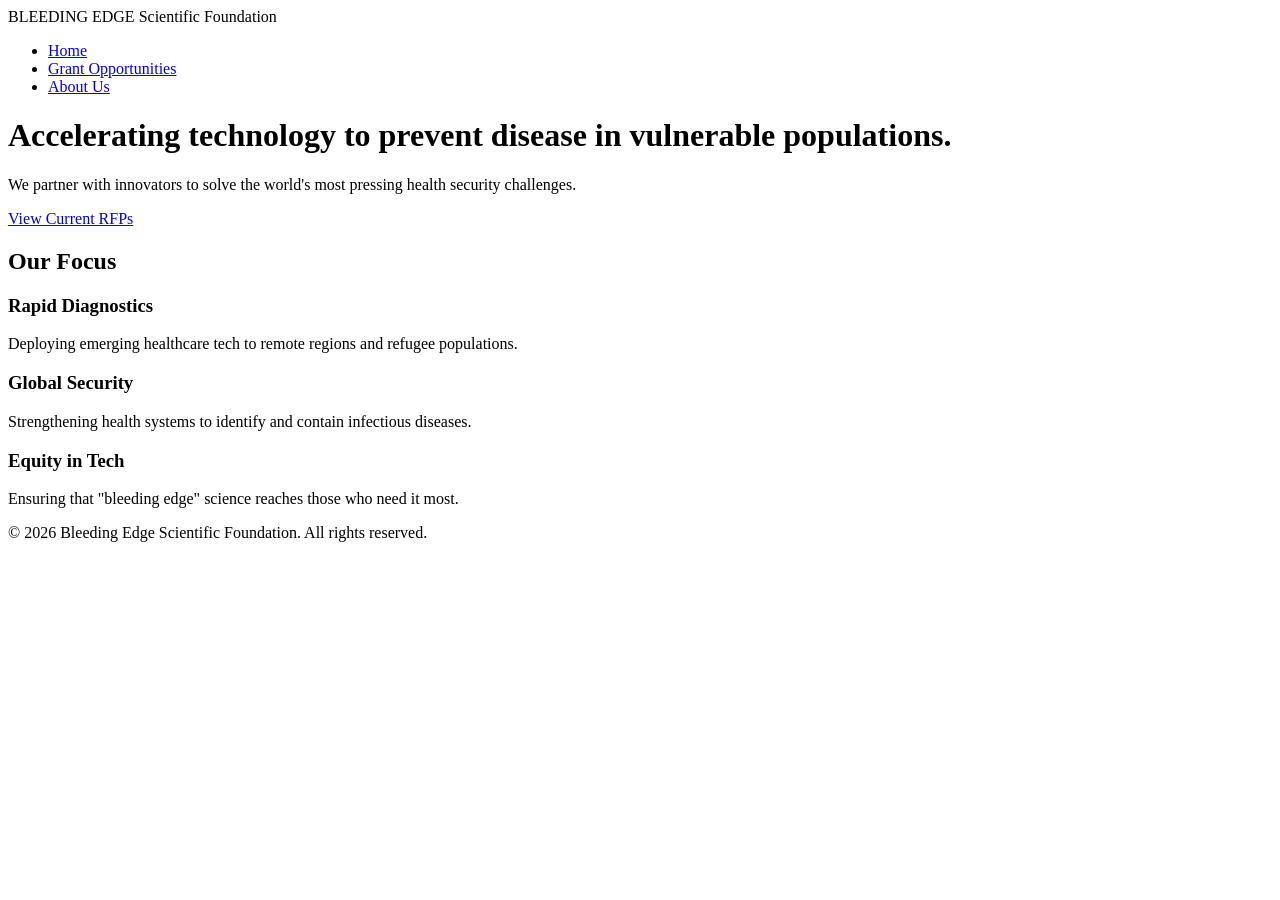
==== index.html @ d211c773 "Create index.html" ====
<!DOCTYPE html>
<html lang="en">
<head>
    <meta charset="UTF-8">
    <meta name="viewport" content="width=device-width, initial-scale=1.0">
    <title>Bleeding Edge Scientific Foundation | Global Health Security</title>
    <link rel="stylesheet" href="style.css">
    <link href="https://fonts.googleapis.com/css2?family=Noto+Sans:wght@400;700&family=Noto+Serif:ital,wght@0,400;0,700&display=swap" rel="stylesheet">
</head>
<body>

    <nav class="navbar">
        <div class="container">
            <div class="logo">BLEEDING EDGE <span>Scientific Foundation</span></div>
            <ul class="nav-links">
                <li><a href="index.html" class="active">Home</a></li>
                <li><a href="grants.html">Grant Opportunities</a></li>
                <li><a href="#">About Us</a></li>
            </ul>
        </div>
    </nav>

    <header class="hero">
        <div class="container">
            <h1>Accelerating technology to prevent disease in vulnerable populations.</h1>
            <p>We partner with innovators to solve the world's most pressing health security challenges.</p>
            <a href="grants.html" class="btn-primary">View Current RFPs</a>
        </div>
    </header>

    <section class="mission">
        <div class="container">
            <h2>Our Focus</h2>
            <div class="grid">
                <div class="card">
                    <h3>Rapid Diagnostics</h3>
                    <p>Deploying emerging healthcare tech to remote regions and refugee populations.</p>
                </div>
                <div class="card">
                    <h3>Global Security</h3>
                    <p>Strengthening health systems to identify and contain infectious diseases.</p>
                </div>
                <div class="card">
                    <h3>Equity in Tech</h3>
                    <p>Ensuring that "bleeding edge" science reaches those who need it most.</p>
                </div>
            </div>
        </div>
    </section>

    <footer>
        <div class="container">
            <p>&copy; 2026 Bleeding Edge Scientific Foundation. All rights reserved.</p>
        </div>
    </footer>

</body>
</html>
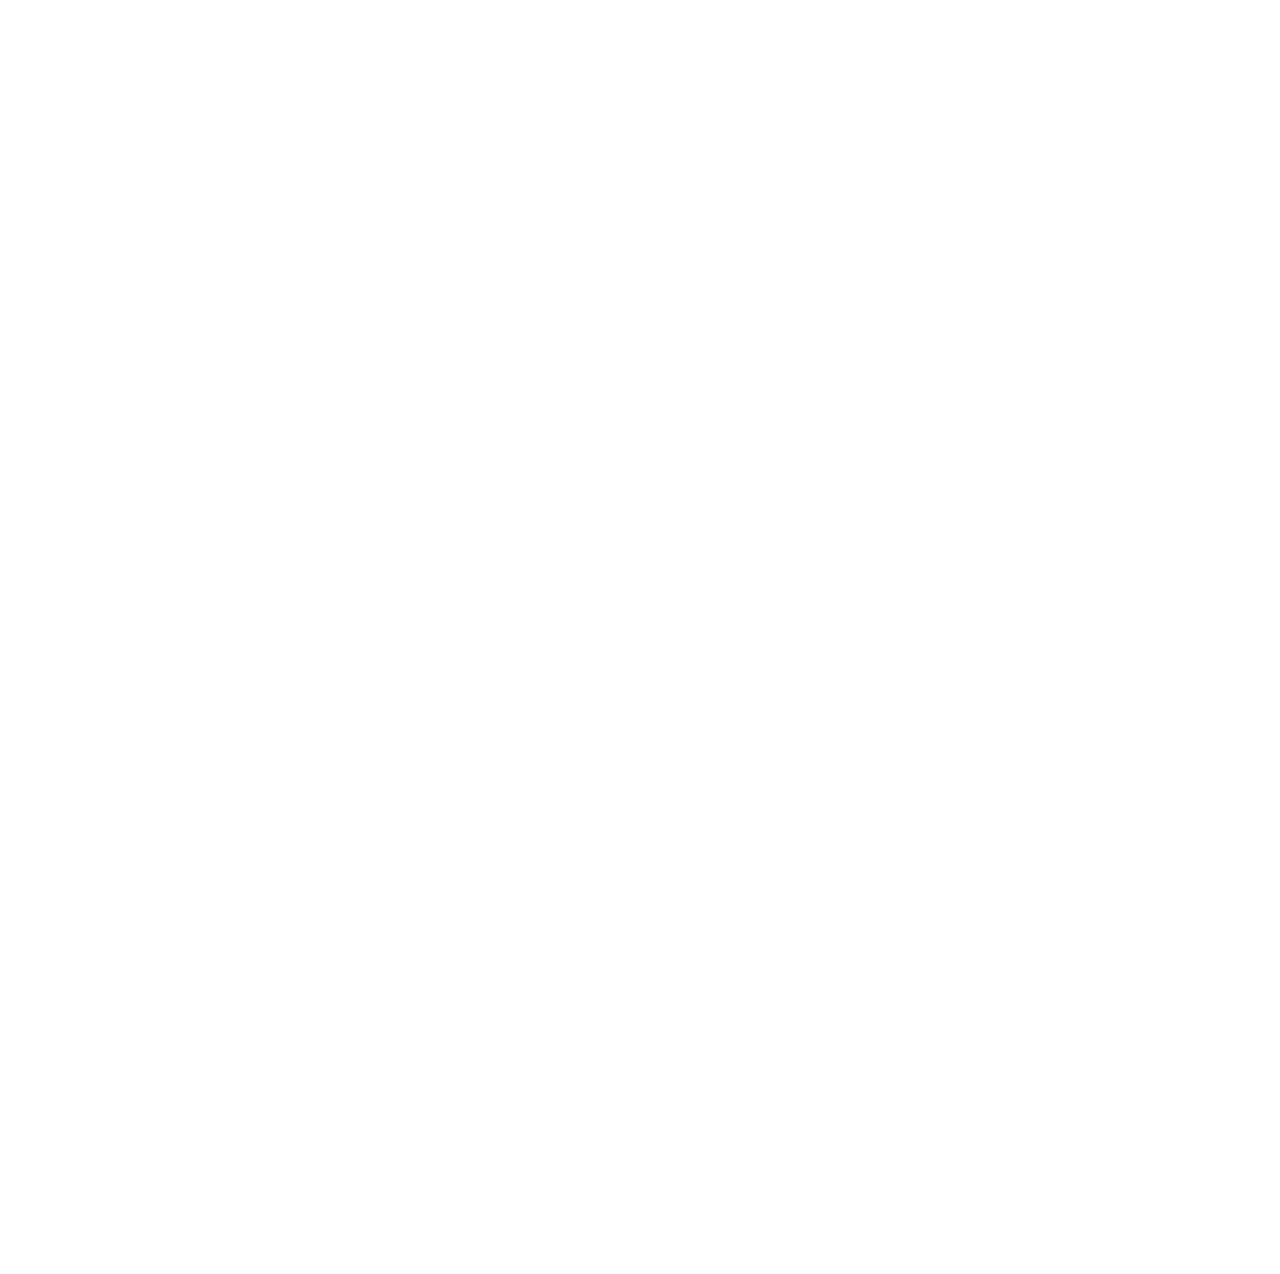
==== commit d519a66a: "Update index.html" ====
--- a/index.html
+++ b/index.html
@@ -15,7 +15,6 @@
             <ul class="nav-links">
                 <li><a href="index.html" class="active">Home</a></li>
                 <li><a href="grants.html">Grant Opportunities</a></li>
-                <li><a href="#">About Us</a></li>
             </ul>
         </div>
     </nav>
--- a/style.css
+++ b/style.css
@@ -0,0 +1,114 @@
+/* --- GATES FOUNDATION PALETTE & SMOOTH LOAD --- */
+:root {
+    --gates-blue: #185abc;
+    --gates-dark-blue: #002f6c;
+    --gates-light-blue: #e8f0fe;
+    --text-main: #202124;
+    --text-light: #5f6368;
+    --white: #ffffff;
+    --gray-bg: #f8f9fa;
+    --border: #dadce0;
+}
+
+/* --- SMOOTH ENTRY ANIMATION --- */
+body {
+    opacity: 0;
+    filter: blur(10px);
+    transition: opacity 0.8s ease-out, filter 1.2s ease-out;
+    font-family: 'Noto Sans', sans-serif;
+    color: var(--text-main);
+    line-height: 1.6;
+    background-color: var(--white);
+    margin: 0;
+}
+
+body.loaded {
+    opacity: 1;
+    filter: blur(0);
+}
+
+/* --- BASE STYLES --- */
+* { box-sizing: border-box; }
+
+h1, h2, h3 {
+    font-family: 'Noto Serif', serif;
+    font-weight: 700;
+    color: var(--gates-dark-blue);
+}
+
+.container {
+    max-width: 1200px;
+    margin: 0 auto;
+    padding: 0 40px;
+}
+
+/* --- NAVIGATION --- */
+.navbar {
+    background: var(--white);
+    padding: 20px 0;
+    border-bottom: 1px solid var(--border);
+    position: sticky;
+    top: 0;
+    z-index: 1000;
+    transition: all 0.3s ease;
+}
+
+.navbar .container {
+    display: flex;
+    justify-content: space-between;
+    align-items: center;
+}
+
+.logo {
+    font-weight: 700;
+    font-size: 1.4rem;
+    color: var(--gates-blue);
+    text-transform: uppercase;
+}
+
+.logo span {
+    display: block;
+    font-size: 0.75rem;
+    color: var(--text-light);
+}
+
+.nav-links {
+    display: flex;
+    list-style: none;
+    gap: 30px;
+}
+
+.nav-links a {
+    text-decoration: none;
+    color: var(--text-main);
+    font-weight: 700;
+    font-size: 0.9rem;
+}
+
+.nav-links a.active { color: var(--gates-blue); }
+
+/* --- HERO & CONTENT --- */
+.hero {
+    background-color: var(--gates-dark-blue);
+    color: var(--white);
+    padding: 120px 0;
+}
+
+.hero h1 { color: var(--white); font-size: 3.5rem; margin-bottom: 24px; }
+
+.btn-primary {
+    display: inline-block;
+    background-color: var(--gates-blue);
+    color: var(--white);
+    padding: 16px 32px;
+    text-decoration: none;
+    font-weight: 700;
+    border-radius: 4px;
+}
+
+/* --- GRANTS PAGE SPECIFICS --- */
+.grant-header { background: var(--gray-bg); padding: 60px 0; border-bottom: 1px solid var(--border); }
+.grant-container { display: grid; grid-template-columns: 1fr 350px; gap: 60px; margin-top: 40px; }
+.sidebar { background: var(--white); border: 1px solid var(--border); padding: 30px; border-radius: 8px; height: fit-content; }
+
+footer { background: var(--gates-dark-blue); color: var(--white); padding: 60px 0; margin-top: 80px; text-align: center; }
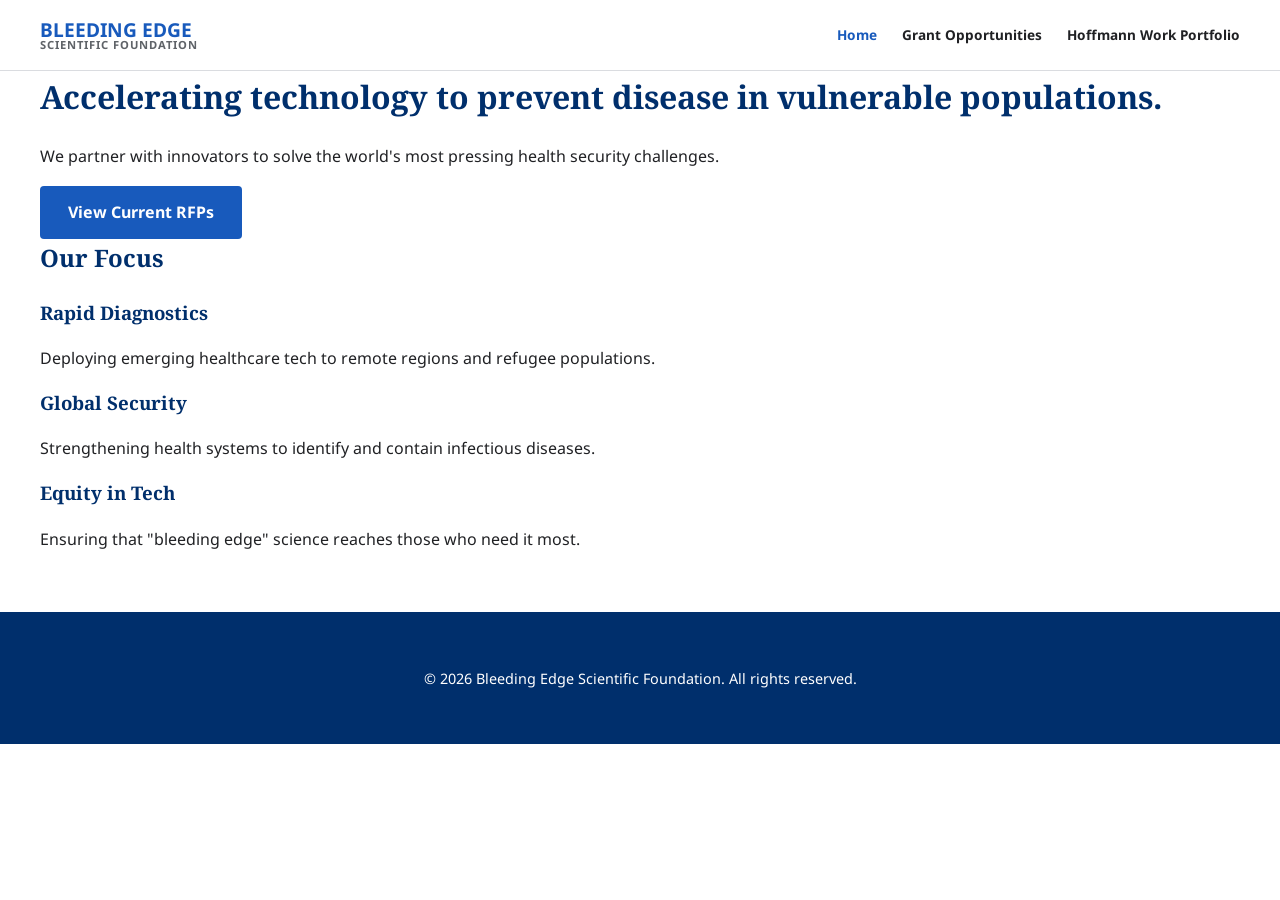
==== commit ade48d28: "Update index.html" ====
--- a/index.html
+++ b/index.html
@@ -15,6 +15,7 @@
             <ul class="nav-links">
                 <li><a href="index.html" class="active">Home</a></li>
                 <li><a href="grants.html">Grant Opportunities</a></li>
+                <li><a href="https://phagehunter.github.io/">Hoffmann Work Portfolio</a></li>
             </ul>
         </div>
     </nav>
@@ -52,6 +53,7 @@
             <p>&copy; 2026 Bleeding Edge Scientific Foundation. All rights reserved.</p>
         </div>
     </footer>
-
+<script src="script.js"></script>
 </body>
 </html>
+
--- a/style.css
+++ b/style.css
@@ -1,4 +1,4 @@
-/* --- GATES FOUNDATION PALETTE & SMOOTH LOAD --- */
+/* --- FOUNDATION BRANDING --- */
 :root {
     --gates-blue: #185abc;
     --gates-dark-blue: #002f6c;
@@ -10,36 +10,35 @@
     --border: #dadce0;
 }
 
-/* --- SMOOTH ENTRY ANIMATION --- */
+/* --- THE FIX: INITIAL STATE --- */
 body {
-    opacity: 0;
-    filter: blur(10px);
-    transition: opacity 0.8s ease-out, filter 1.2s ease-out;
+    margin: 0;
+    opacity: 0; /* Page starts invisible */
+    filter: blur(8px); /* Page starts blurry */
+    transition: opacity 0.6s ease-in-out, filter 0.8s ease-in-out;
     font-family: 'Noto Sans', sans-serif;
     color: var(--text-main);
+    background-color: var(--white);
     line-height: 1.6;
-    background-color: var(--white);
-    margin: 0;
 }
 
+/* THE FIX: REVEAL STATE (Triggered by JS) */
 body.loaded {
     opacity: 1;
     filter: blur(0);
 }
 
-/* --- BASE STYLES --- */
-* { box-sizing: border-box; }
-
-h1, h2, h3 {
-    font-family: 'Noto Serif', serif;
-    font-weight: 700;
-    color: var(--gates-dark-blue);
-}
-
+/* --- LAYOUT --- */
 .container {
     max-width: 1200px;
     margin: 0 auto;
     padding: 0 40px;
+}
+
+h1, h2, h3 {
+    font-family: 'Noto Serif', serif;
+    color: var(--gates-dark-blue);
+    margin-top: 0;
 }
 
 /* --- NAVIGATION --- */
@@ -61,54 +60,61 @@
 
 .logo {
     font-weight: 700;
-    font-size: 1.4rem;
+    font-size: 1.2rem;
     color: var(--gates-blue);
     text-transform: uppercase;
+    line-height: 1;
 }
 
 .logo span {
     display: block;
-    font-size: 0.75rem;
+    font-size: 0.7rem;
     color: var(--text-light);
+    letter-spacing: 1px;
 }
 
 .nav-links {
     display: flex;
     list-style: none;
-    gap: 30px;
+    gap: 25px;
+    margin: 0;
+    padding: 0;
 }
 
 .nav-links a {
     text-decoration: none;
     color: var(--text-main);
     font-weight: 700;
-    font-size: 0.9rem;
+    font-size: 0.85rem;
+    transition: color 0.2s;
 }
 
-.nav-links a.active { color: var(--gates-blue); }
-
-/* --- HERO & CONTENT --- */
-.hero {
-    background-color: var(--gates-dark-blue);
-    color: var(--white);
-    padding: 120px 0;
+.nav-links a:hover, .nav-links a.active {
+    color: var(--gates-blue);
 }
 
-.hero h1 { color: var(--white); font-size: 3.5rem; margin-bottom: 24px; }
-
+/* --- BUTTONS --- */
 .btn-primary {
     display: inline-block;
     background-color: var(--gates-blue);
     color: var(--white);
-    padding: 16px 32px;
+    padding: 14px 28px;
     text-decoration: none;
     font-weight: 700;
     border-radius: 4px;
+    transition: background 0.2s;
 }
 
-/* --- GRANTS PAGE SPECIFICS --- */
-.grant-header { background: var(--gray-bg); padding: 60px 0; border-bottom: 1px solid var(--border); }
-.grant-container { display: grid; grid-template-columns: 1fr 350px; gap: 60px; margin-top: 40px; }
-.sidebar { background: var(--white); border: 1px solid var(--border); padding: 30px; border-radius: 8px; height: fit-content; }
+.btn-primary:hover {
+    background-color: var(--gates-dark-blue);
+}
 
-footer { background: var(--gates-dark-blue); color: var(--white); padding: 60px 0; margin-top: 80px; text-align: center; }
+/* --- FOOTER --- */
+footer {
+    background: var(--gates-dark-blue);
+    color: var(--white);
+    padding: 40px 0;
+    margin-top: 60px;
+    text-align: center;
+    font-size: 0.9rem;
+}
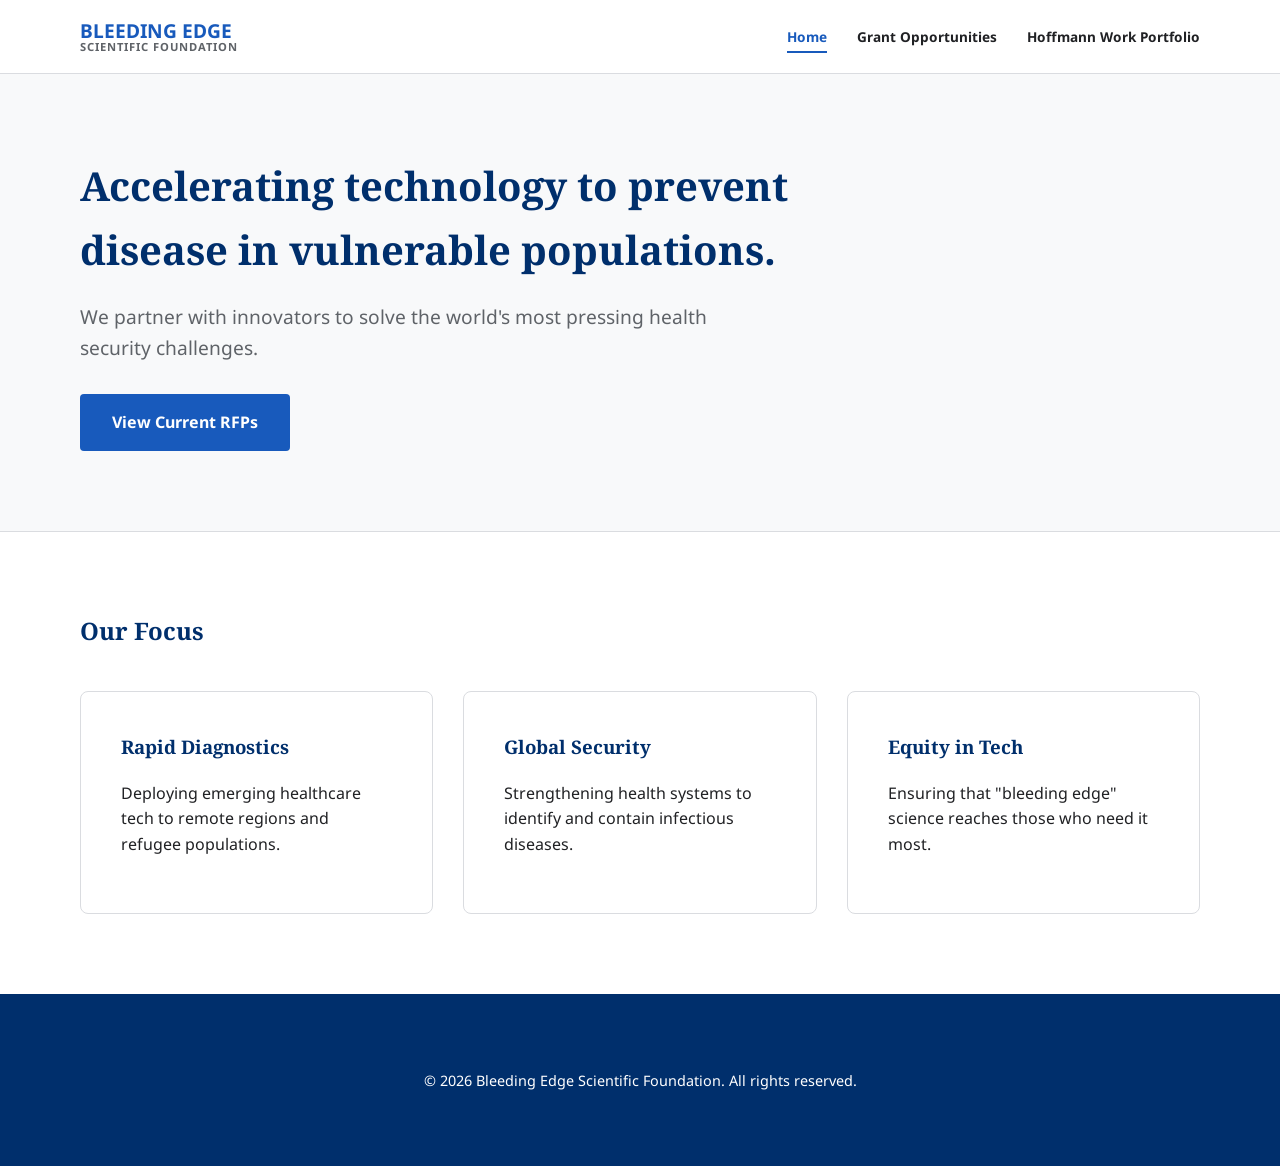
==== commit 5f7e7a4e: "Update index.html" ====
--- a/index.html
+++ b/index.html
@@ -13,7 +13,7 @@
         <div class="container">
             <div class="logo">BLEEDING EDGE <span>Scientific Foundation</span></div>
             <ul class="nav-links">
-                <li><a href="index.html" class="active">Home</a></li>
+                <li><a href="index.html">Home</a></li>
                 <li><a href="grants.html">Grant Opportunities</a></li>
                 <li><a href="https://phagehunter.github.io/">Hoffmann Work Portfolio</a></li>
             </ul>
@@ -53,7 +53,7 @@
             <p>&copy; 2026 Bleeding Edge Scientific Foundation. All rights reserved.</p>
         </div>
     </footer>
-<script src="script.js"></script>
+
+    <script src="script.js"></script>
 </body>
 </html>
-
--- a/style.css
+++ b/style.css
@@ -1,4 +1,4 @@
-/* --- FOUNDATION BRANDING --- */
+/* --- 1. GLOBAL BRANDING --- */
 :root {
     --gates-blue: #185abc;
     --gates-dark-blue: #002f6c;
@@ -10,25 +10,21 @@
     --border: #dadce0;
 }
 
-/* --- THE FIX: INITIAL STATE --- */
+/* --- 2. RESET & BASE (Visible by Default) --- */
+* {
+    box-sizing: border-box;
+}
+
 body {
     margin: 0;
-    opacity: 0; /* Page starts invisible */
-    filter: blur(8px); /* Page starts blurry */
-    transition: opacity 0.6s ease-in-out, filter 0.8s ease-in-out;
+    padding: 0;
     font-family: 'Noto Sans', sans-serif;
     color: var(--text-main);
     background-color: var(--white);
     line-height: 1.6;
+    /* No opacity or blur here - everything is visible immediately */
 }
 
-/* THE FIX: REVEAL STATE (Triggered by JS) */
-body.loaded {
-    opacity: 1;
-    filter: blur(0);
-}
-
-/* --- LAYOUT --- */
 .container {
     max-width: 1200px;
     margin: 0 auto;
@@ -41,7 +37,7 @@
     margin-top: 0;
 }
 
-/* --- NAVIGATION --- */
+/* --- 3. NAVIGATION --- */
 .navbar {
     background: var(--white);
     padding: 20px 0;
@@ -49,7 +45,7 @@
     position: sticky;
     top: 0;
     z-index: 1000;
-    transition: all 0.3s ease;
+    transition: all 0.3s ease; /* For the JS scroll effect */
 }
 
 .navbar .container {
@@ -63,7 +59,7 @@
     font-size: 1.2rem;
     color: var(--gates-blue);
     text-transform: uppercase;
-    line-height: 1;
+    line-height: 1.1;
 }
 
 .logo span {
@@ -76,7 +72,7 @@
 .nav-links {
     display: flex;
     list-style: none;
-    gap: 25px;
+    gap: 30px;
     margin: 0;
     padding: 0;
 }
@@ -86,19 +82,70 @@
     color: var(--text-main);
     font-weight: 700;
     font-size: 0.85rem;
+    padding-bottom: 5px;
     transition: color 0.2s;
 }
 
-.nav-links a:hover, .nav-links a.active {
+.nav-links a:hover {
     color: var(--gates-blue);
 }
 
-/* --- BUTTONS --- */
+/* The style applied by your JS to the current page */
+.nav-links a.active {
+    color: var(--gates-blue);
+    border-bottom: 2px solid var(--gates-blue);
+}
+
+/* --- 4. HERO SECTION --- */
+.hero {
+    background: var(--gray-bg);
+    padding: 80px 0;
+    border-bottom: 1px solid var(--border);
+}
+
+.hero h1 {
+    font-size: 2.5rem;
+    max-width: 800px;
+    margin-bottom: 20px;
+}
+
+.hero p {
+    font-size: 1.2rem;
+    color: var(--text-light);
+    max-width: 650px;
+    margin-bottom: 30px;
+}
+
+/* --- 5. GRID & CONTENT --- */
+.mission {
+    padding: 80px 0;
+}
+
+.grid {
+    display: grid;
+    grid-template-columns: repeat(auto-fit, minmax(300px, 1fr));
+    gap: 30px;
+    margin-top: 40px;
+}
+
+.card {
+    padding: 40px;
+    border: 1px solid var(--border);
+    border-radius: 8px;
+    transition: transform 0.2s, box-shadow 0.2s;
+}
+
+.card:hover {
+    transform: translateY(-5px);
+    box-shadow: 0 10px 20px rgba(0,0,0,0.05);
+}
+
+/* --- 6. BUTTONS --- */
 .btn-primary {
     display: inline-block;
     background-color: var(--gates-blue);
     color: var(--white);
-    padding: 14px 28px;
+    padding: 16px 32px;
     text-decoration: none;
     font-weight: 700;
     border-radius: 4px;
@@ -109,12 +156,25 @@
     background-color: var(--gates-dark-blue);
 }
 
-/* --- FOOTER --- */
+/* --- 7. FOOTER --- */
 footer {
     background: var(--gates-dark-blue);
     color: var(--white);
-    padding: 40px 0;
-    margin-top: 60px;
+    padding: 60px 0;
     text-align: center;
     font-size: 0.9rem;
 }
+
+/* --- 8. MOBILE RESPONSIVENESS --- */
+@media (max-width: 768px) {
+    .navbar .container {
+        flex-direction: column;
+        gap: 20px;
+    }
+    .hero h1 {
+        font-size: 2rem;
+    }
+    .container {
+        padding: 0 20px;
+    }
+}
